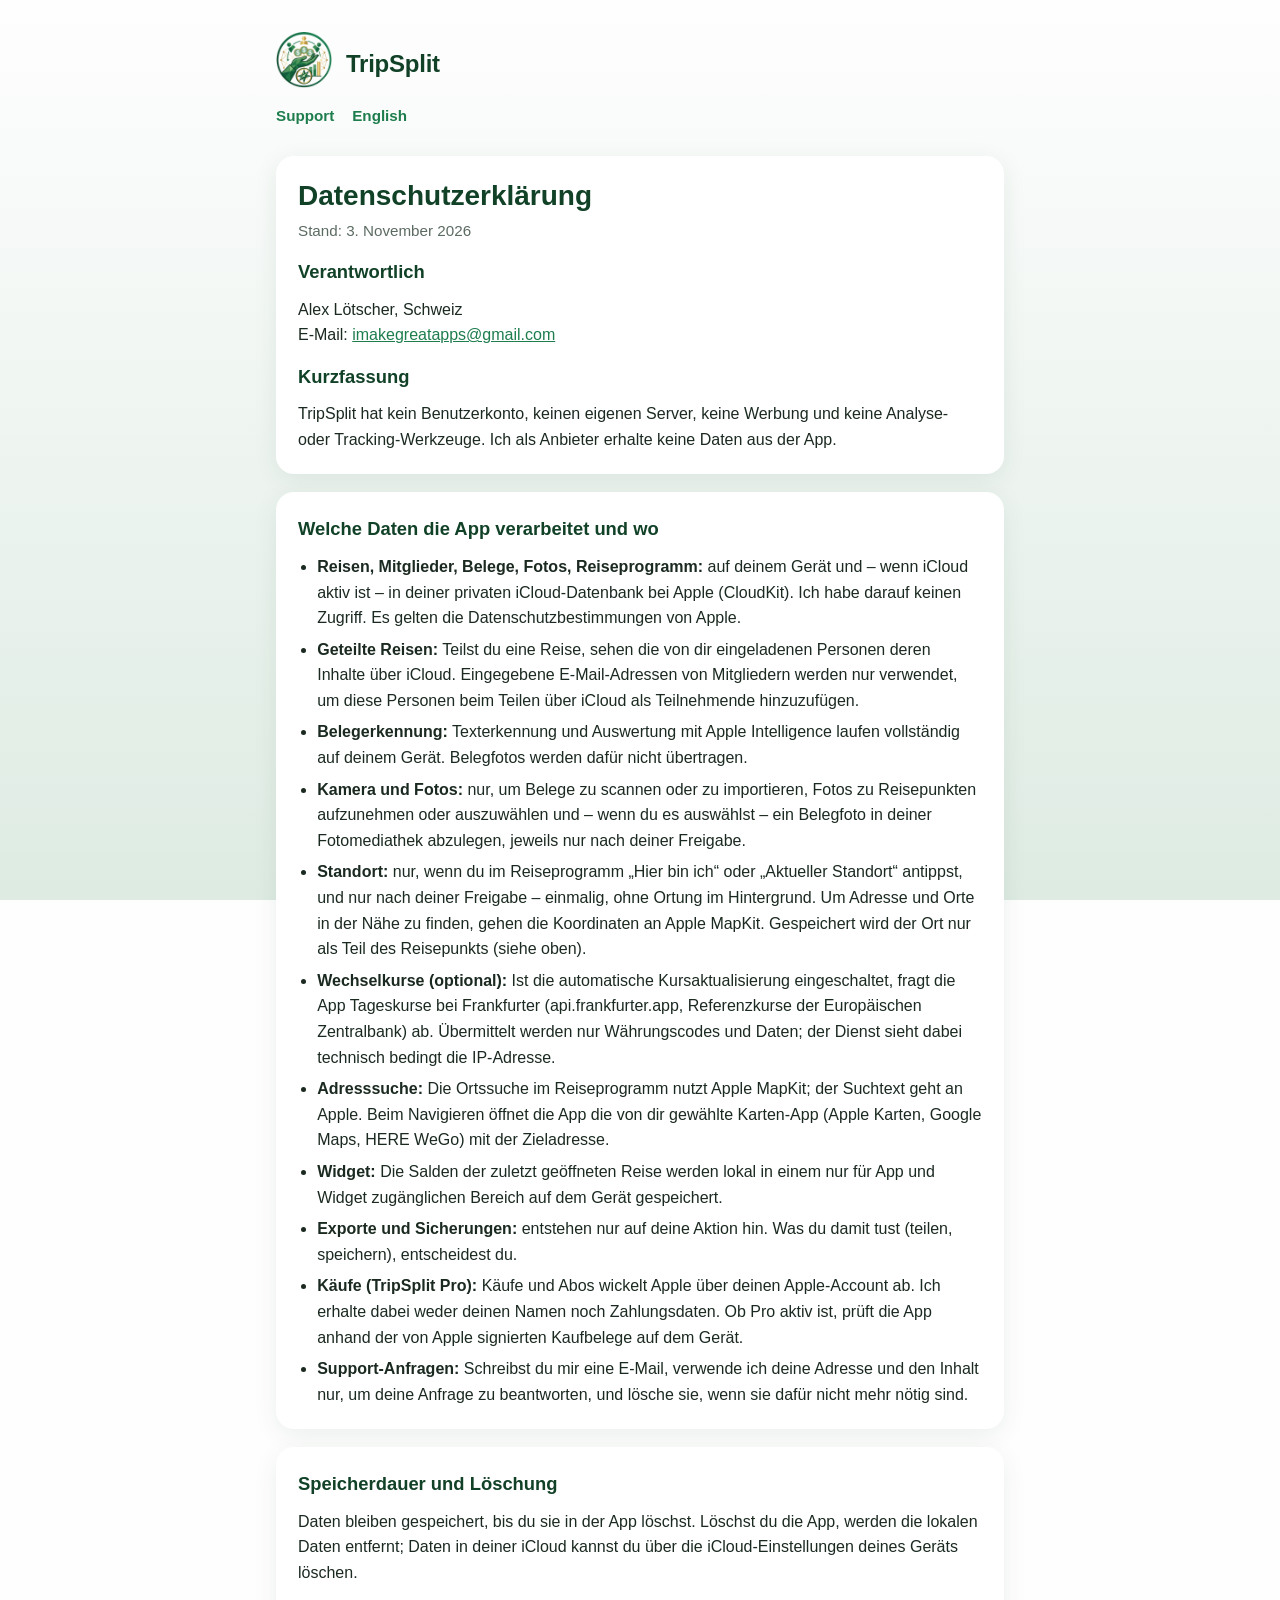
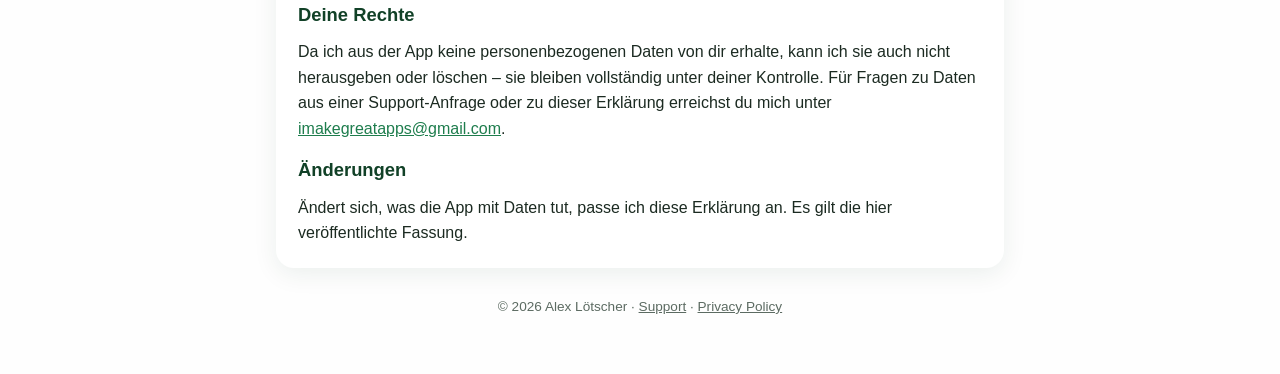
==== datenschutz.html @ 4b460758 "TripSplit: Support-Seite und Datenschutzerklärung (DE/EN)" ====
<!doctype html>
<html lang="de">
<head>
<meta charset="utf-8">
<meta name="viewport" content="width=device-width, initial-scale=1">
<title>TripSplit Datenschutz</title>
<meta name="description" content="Datenschutzerklärung der App TripSplit.">
<link rel="icon" href="logo.png">
<link rel="apple-touch-icon" href="logo.png">
<link rel="stylesheet" href="style.css">
</head>
<body>
<div class="wrap">
  <header>
    <a href="./"><img src="logo.png" alt=""></a>
    <a href="./" class="name">TripSplit</a>
  </header>
  <nav>
    <a href="./">Support</a>
    <a href="privacy.html">English</a>
  </nav>

  <div class="card">
    <h1>Datenschutzerklärung</h1>
    <p class="muted">Stand: 3. November 2026</p>

    <h2>Verantwortlich</h2>
    <p>Alex Lötscher, Schweiz<br>E-Mail: <a href="mailto:imakegreatapps@gmail.com">imakegreatapps@gmail.com</a></p>

    <h2>Kurzfassung</h2>
    <p>TripSplit hat kein Benutzerkonto, keinen eigenen Server, keine Werbung und keine Analyse- oder Tracking-Werkzeuge. Ich als Anbieter erhalte keine Daten aus der App.</p>
  </div>

  <div class="card">
    <h2>Welche Daten die App verarbeitet und wo</h2>
    <ul>
      <li><strong>Reisen, Mitglieder, Belege, Fotos, Reiseprogramm:</strong> auf deinem Gerät und – wenn iCloud aktiv ist – in deiner privaten iCloud-Datenbank bei Apple (CloudKit). Ich habe darauf keinen Zugriff. Es gelten die Datenschutzbestimmungen von Apple.</li>
      <li><strong>Geteilte Reisen:</strong> Teilst du eine Reise, sehen die von dir eingeladenen Personen deren Inhalte über iCloud. Eingegebene E-Mail-Adressen von Mitgliedern werden nur verwendet, um diese Personen beim Teilen über iCloud als Teilnehmende hinzuzufügen.</li>
      <li><strong>Belegerkennung:</strong> Texterkennung und Auswertung mit Apple Intelligence laufen vollständig auf deinem Gerät. Belegfotos werden dafür nicht übertragen.</li>
      <li><strong>Kamera und Fotos:</strong> nur, um Belege zu scannen oder zu importieren, Fotos zu Reisepunkten aufzunehmen oder auszuwählen und – wenn du es auswählst – ein Belegfoto in deiner Fotomediathek abzulegen, jeweils nur nach deiner Freigabe.</li>
      <li><strong>Standort:</strong> nur, wenn du im Reiseprogramm „Hier bin ich“ oder „Aktueller Standort“ antippst, und nur nach deiner Freigabe – einmalig, ohne Ortung im Hintergrund. Um Adresse und Orte in der Nähe zu finden, gehen die Koordinaten an Apple MapKit. Gespeichert wird der Ort nur als Teil des Reisepunkts (siehe oben).</li>
      <li><strong>Wechselkurse (optional):</strong> Ist die automatische Kursaktualisierung eingeschaltet, fragt die App Tageskurse bei Frankfurter (api.frankfurter.app, Referenzkurse der Europäischen Zentralbank) ab. Übermittelt werden nur Währungscodes und Daten; der Dienst sieht dabei technisch bedingt die IP-Adresse.</li>
      <li><strong>Adresssuche:</strong> Die Ortssuche im Reiseprogramm nutzt Apple MapKit; der Suchtext geht an Apple. Beim Navigieren öffnet die App die von dir gewählte Karten-App (Apple Karten, Google Maps, HERE WeGo) mit der Zieladresse.</li>
      <li><strong>Widget:</strong> Die Salden der zuletzt geöffneten Reise werden lokal in einem nur für App und Widget zugänglichen Bereich auf dem Gerät gespeichert.</li>
      <li><strong>Exporte und Sicherungen:</strong> entstehen nur auf deine Aktion hin. Was du damit tust (teilen, speichern), entscheidest du.</li>
      <li><strong>Käufe (TripSplit Pro):</strong> Käufe und Abos wickelt Apple über deinen Apple-Account ab. Ich erhalte dabei weder deinen Namen noch Zahlungsdaten. Ob Pro aktiv ist, prüft die App anhand der von Apple signierten Kaufbelege auf dem Gerät.</li>
      <li><strong>Support-Anfragen:</strong> Schreibst du mir eine E-Mail, verwende ich deine Adresse und den Inhalt nur, um deine Anfrage zu beantworten, und lösche sie, wenn sie dafür nicht mehr nötig sind.</li>
    </ul>
  </div>

  <div class="card">
    <h2>Speicherdauer und Löschung</h2>
    <p>Daten bleiben gespeichert, bis du sie in der App löschst. Löschst du die App, werden die lokalen Daten entfernt; Daten in deiner iCloud kannst du über die iCloud-Einstellungen deines Geräts löschen.</p>

    <h2>Deine Rechte</h2>
    <p>Da ich aus der App keine personenbezogenen Daten von dir erhalte, kann ich sie auch nicht herausgeben oder löschen – sie bleiben vollständig unter deiner Kontrolle. Für Fragen zu Daten aus einer Support-Anfrage oder zu dieser Erklärung erreichst du mich unter <a href="mailto:imakegreatapps@gmail.com">imakegreatapps@gmail.com</a>.</p>

    <h2>Änderungen</h2>
    <p>Ändert sich, was die App mit Daten tut, passe ich diese Erklärung an. Es gilt die hier veröffentlichte Fassung.</p>
  </div>

  <footer>
    © 2026 Alex Lötscher · <a href="./">Support</a> · <a href="privacy.html">Privacy Policy</a>
  </footer>
</div>
</body>
</html>
---- style.css ----
/* TripSplit – Support- und Datenschutzseiten (GitHub Pages). Farben wie in der App (AppTheme.swift). */
:root {
  --forest: #114127;
  --green: #1E7D4D;
  --sage: #7DB391;
  --gold: #B5893A;
  --card: #FFFFFF;
  --text: #1B2A21;
  --muted: #5C6B62;
  --line: #DCE8E0;
  color-scheme: light;
}

* { box-sizing: border-box; }

html { -webkit-text-size-adjust: 100%; }

body {
  margin: 0;
  min-height: 100vh;
  font: 16px/1.6 -apple-system, BlinkMacSystemFont, "SF Pro Text", "Helvetica Neue", Arial, sans-serif;
  color: var(--text);
  background: linear-gradient(180deg, #FEFEFE 0%, rgba(125, 179, 145, 0.25) 100%) fixed, #FEFEFE;
}

.wrap { max-width: 760px; margin: 0 auto; padding: 32px 16px 56px; }

header { display: flex; align-items: center; gap: 14px; margin-bottom: 8px; }
header img { width: 56px; height: 56px; border-radius: 13px; }
header a { color: inherit; text-decoration: none; }
header .name { font-size: 1.5rem; font-weight: 700; color: var(--forest); letter-spacing: -0.01em; }

nav { display: flex; flex-wrap: wrap; gap: 6px 18px; margin: 4px 0 28px; font-size: 0.95rem; }
nav a { color: var(--green); text-decoration: none; font-weight: 600; }
nav a:hover { text-decoration: underline; }

.card {
  background: var(--card);
  border-radius: 18px;
  padding: 22px 22px 8px;
  margin-bottom: 18px;
  box-shadow: 0 6px 24px rgba(17, 65, 39, 0.08);
}

h1 { font-size: 1.75rem; line-height: 1.25; color: var(--forest); margin: 0 0 6px; }
h2 { font-size: 1.15rem; color: var(--forest); margin: 0 0 10px; }
h3 { font-size: 1rem; color: var(--forest); margin: 18px 0 4px; }
p, ul { margin: 0 0 14px; }
ul { padding-left: 1.2em; }
li { margin-bottom: 6px; }
a { color: var(--green); overflow-wrap: anywhere; }
.muted { color: var(--muted); font-size: 0.95rem; }

.contact {
  display: inline-block;
  margin: 2px 0 16px;
  padding: 10px 18px;
  border-radius: 999px;
  background: linear-gradient(135deg, var(--green), var(--forest));
  color: #fff;
  font-weight: 600;
  text-decoration: none;
}

details { border-top: 1px solid var(--line); padding: 10px 0; }
details:first-of-type { border-top: 0; }
summary { cursor: pointer; font-weight: 600; color: var(--forest); }
details p { margin: 8px 0 4px; }

footer { margin-top: 28px; font-size: 0.85rem; color: var(--muted); text-align: center; }
footer a { color: var(--muted); }
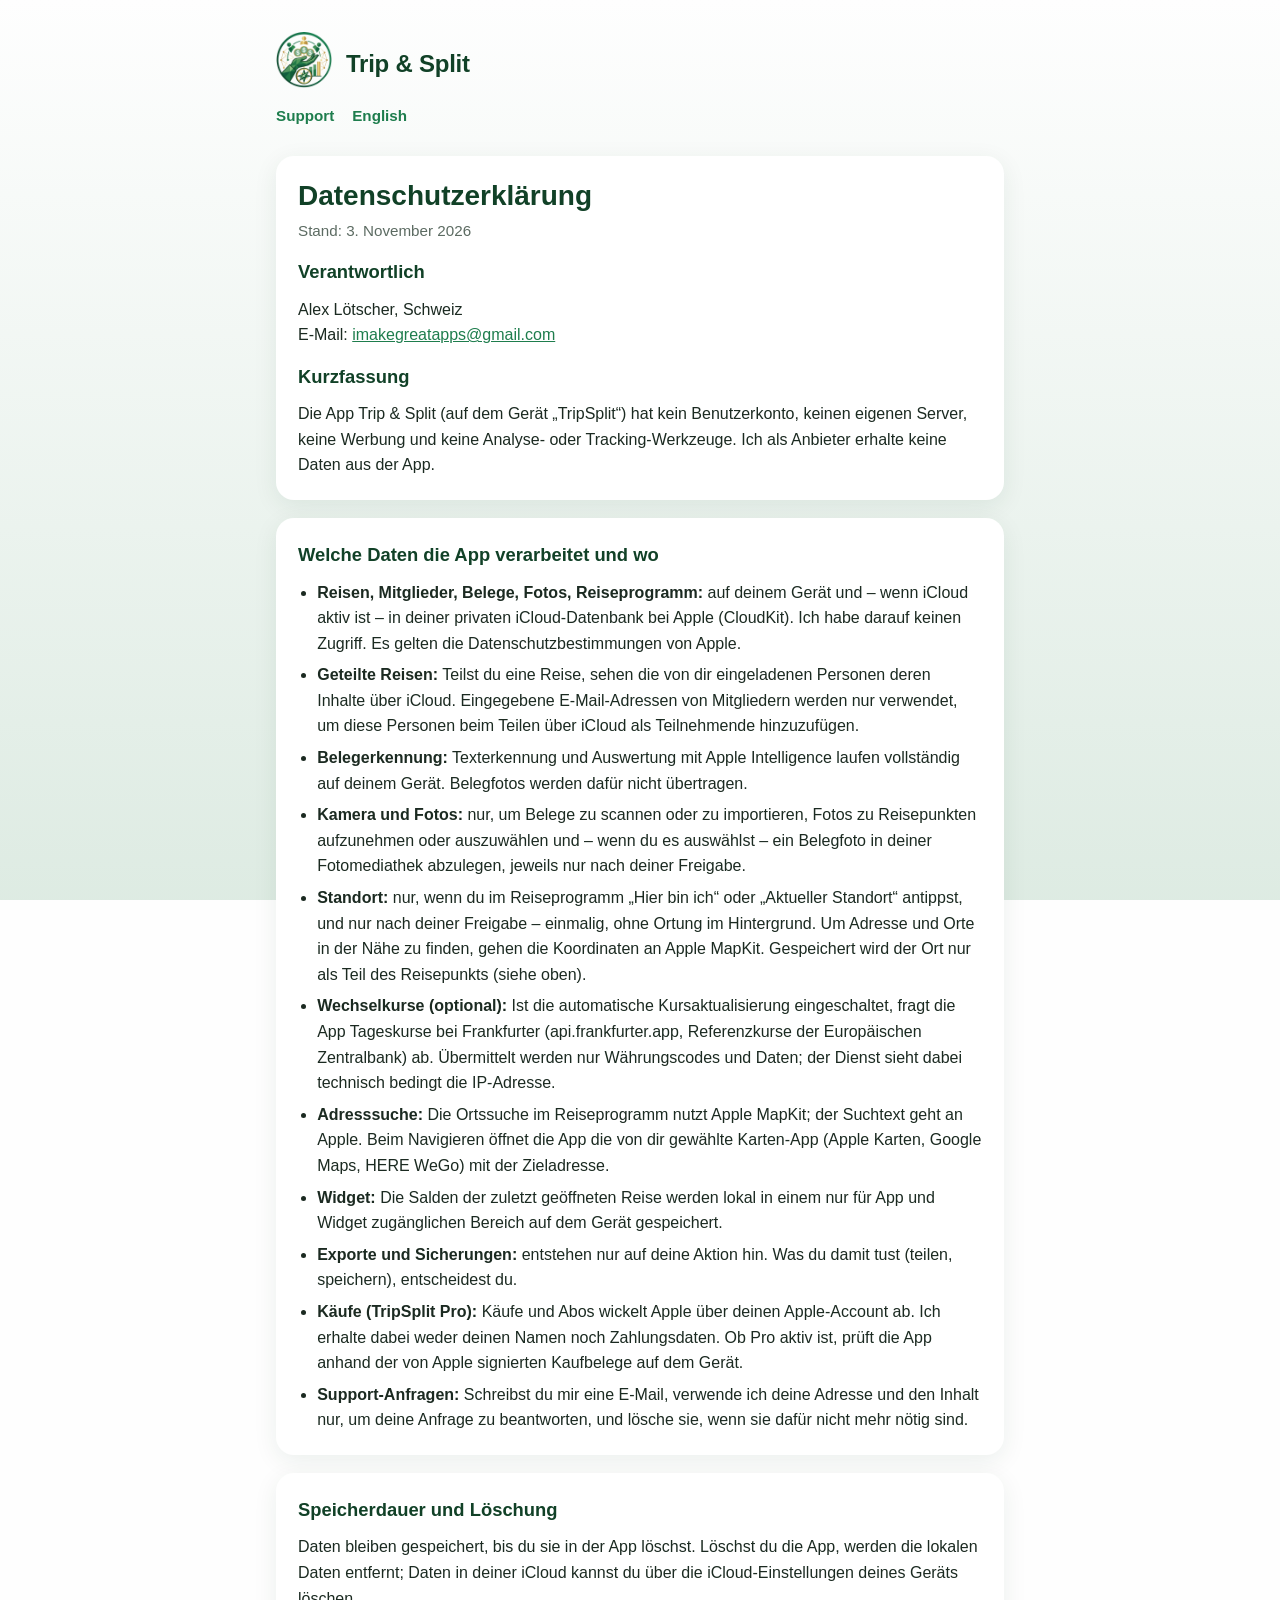
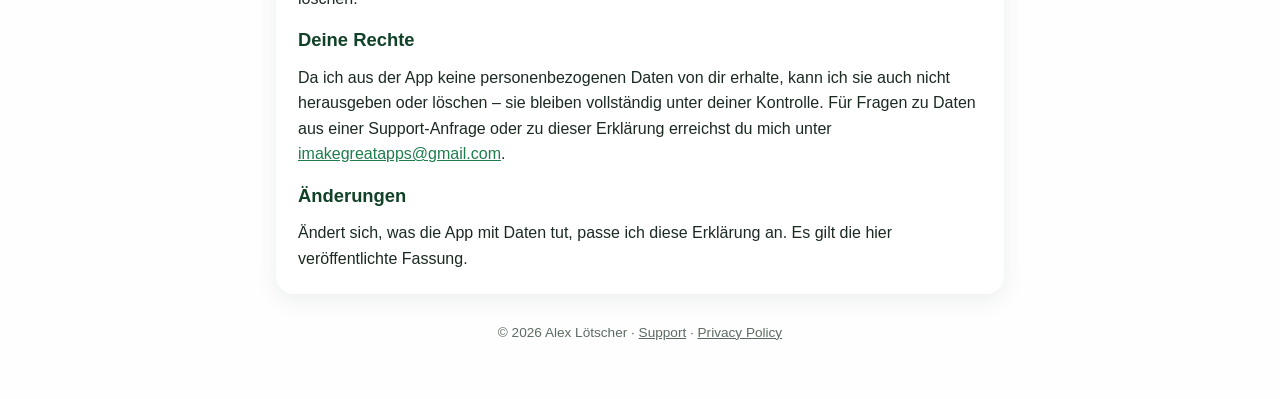
==== commit 1083fd20: "Name Trip & Split" ====
--- a/datenschutz.html
+++ b/datenschutz.html
@@ -3,8 +3,8 @@
 <head>
 <meta charset="utf-8">
 <meta name="viewport" content="width=device-width, initial-scale=1">
-<title>TripSplit Datenschutz</title>
-<meta name="description" content="Datenschutzerklärung der App TripSplit.">
+<title>Trip &amp; Split Datenschutz</title>
+<meta name="description" content="Datenschutzerklärung der App Trip &amp; Split (TripSplit).">
 <link rel="icon" href="logo.png">
 <link rel="apple-touch-icon" href="logo.png">
 <link rel="stylesheet" href="style.css">
@@ -13,7 +13,7 @@
 <div class="wrap">
   <header>
     <a href="./"><img src="logo.png" alt=""></a>
-    <a href="./" class="name">TripSplit</a>
+    <a href="./" class="name">Trip &amp; Split</a>
   </header>
   <nav>
     <a href="./">Support</a>
@@ -28,7 +28,7 @@
     <p>Alex Lötscher, Schweiz<br>E-Mail: <a href="mailto:imakegreatapps@gmail.com">imakegreatapps@gmail.com</a></p>
 
     <h2>Kurzfassung</h2>
-    <p>TripSplit hat kein Benutzerkonto, keinen eigenen Server, keine Werbung und keine Analyse- oder Tracking-Werkzeuge. Ich als Anbieter erhalte keine Daten aus der App.</p>
+    <p>Die App Trip &amp; Split (auf dem Gerät „TripSplit“) hat kein Benutzerkonto, keinen eigenen Server, keine Werbung und keine Analyse- oder Tracking-Werkzeuge. Ich als Anbieter erhalte keine Daten aus der App.</p>
   </div>
 
   <div class="card">
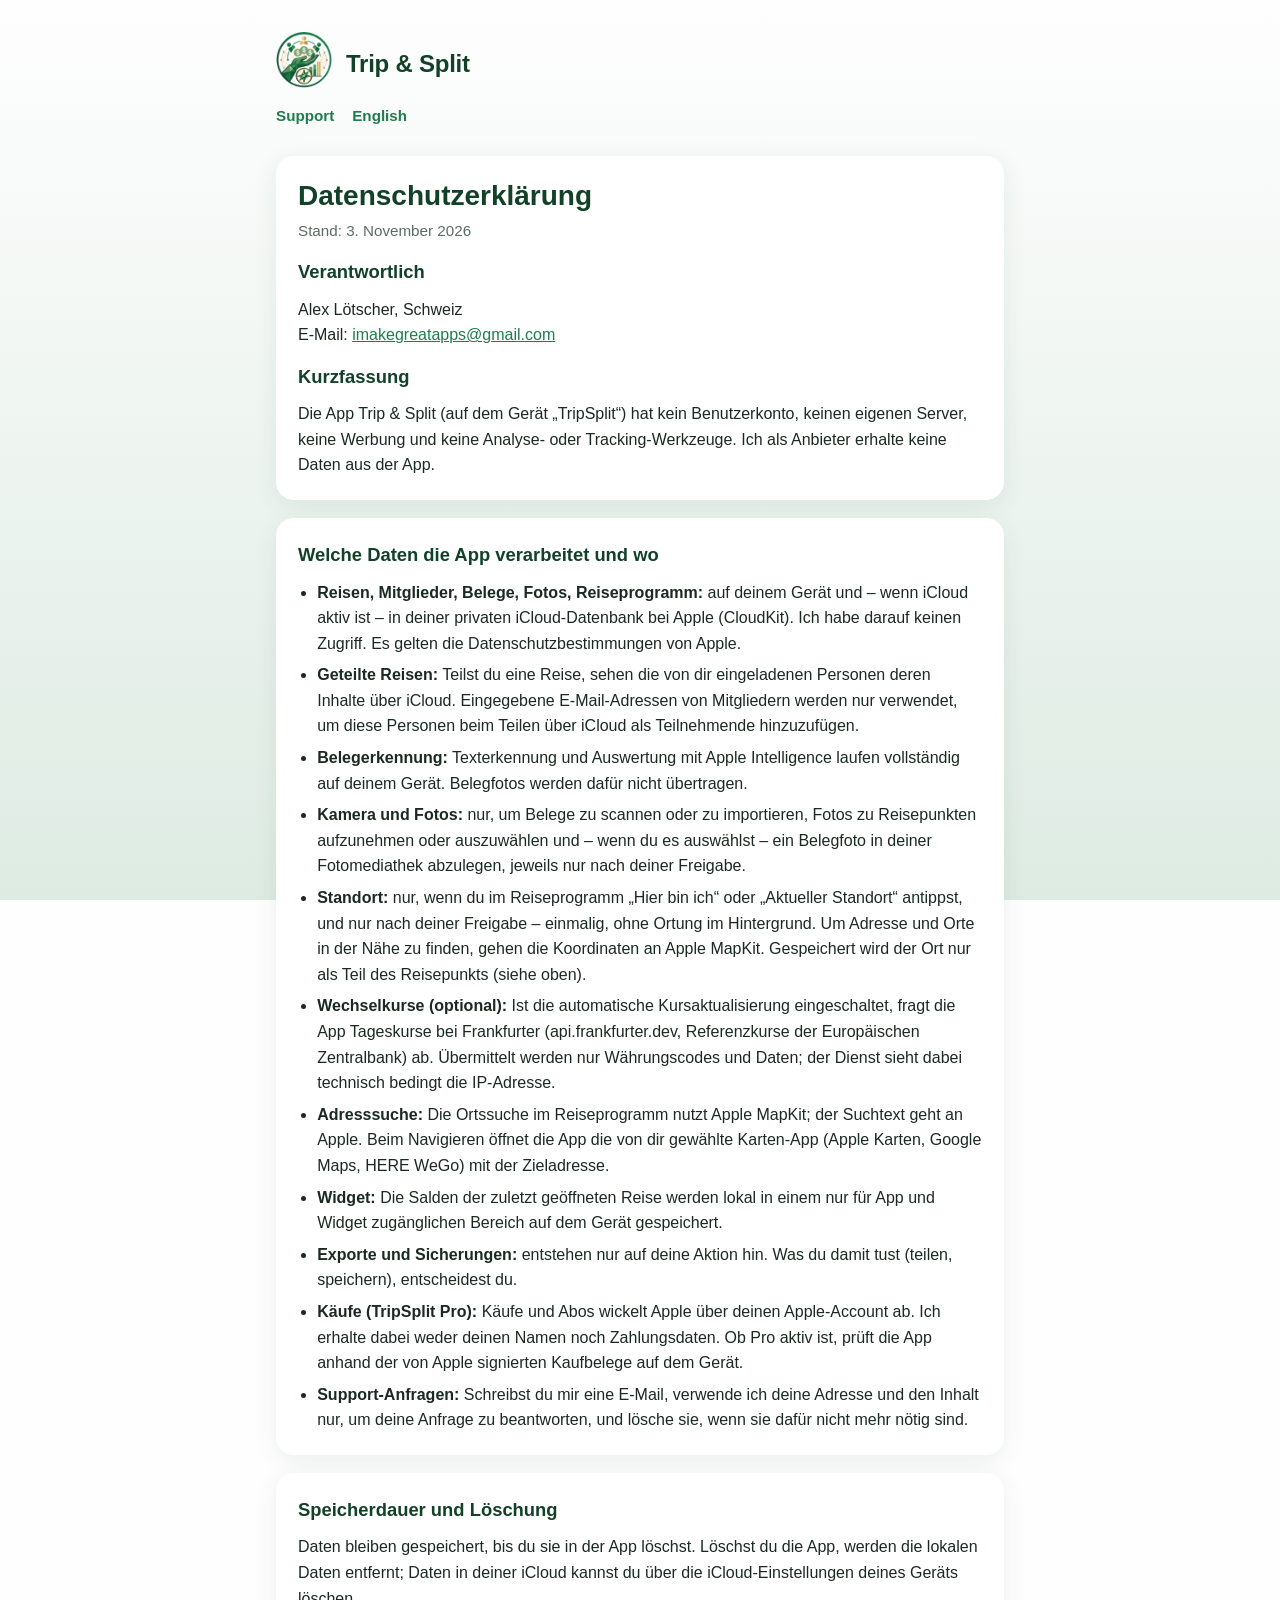
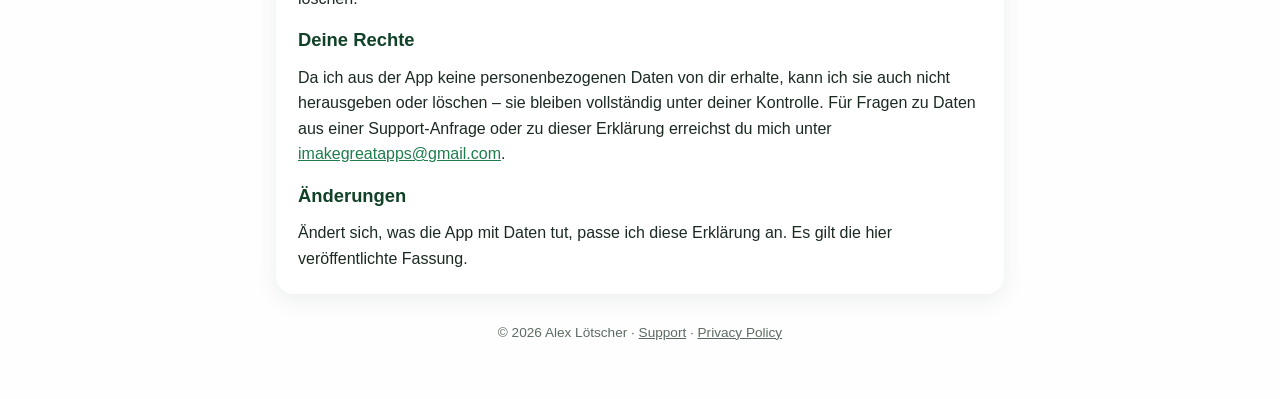
==== commit e83a0407: "Datenschutz: neue Adresse des Kursdienstes (api.frankfurter.dev)" ====
--- a/datenschutz.html
+++ b/datenschutz.html
@@ -39,7 +39,7 @@
       <li><strong>Belegerkennung:</strong> Texterkennung und Auswertung mit Apple Intelligence laufen vollständig auf deinem Gerät. Belegfotos werden dafür nicht übertragen.</li>
       <li><strong>Kamera und Fotos:</strong> nur, um Belege zu scannen oder zu importieren, Fotos zu Reisepunkten aufzunehmen oder auszuwählen und – wenn du es auswählst – ein Belegfoto in deiner Fotomediathek abzulegen, jeweils nur nach deiner Freigabe.</li>
       <li><strong>Standort:</strong> nur, wenn du im Reiseprogramm „Hier bin ich“ oder „Aktueller Standort“ antippst, und nur nach deiner Freigabe – einmalig, ohne Ortung im Hintergrund. Um Adresse und Orte in der Nähe zu finden, gehen die Koordinaten an Apple MapKit. Gespeichert wird der Ort nur als Teil des Reisepunkts (siehe oben).</li>
-      <li><strong>Wechselkurse (optional):</strong> Ist die automatische Kursaktualisierung eingeschaltet, fragt die App Tageskurse bei Frankfurter (api.frankfurter.app, Referenzkurse der Europäischen Zentralbank) ab. Übermittelt werden nur Währungscodes und Daten; der Dienst sieht dabei technisch bedingt die IP-Adresse.</li>
+      <li><strong>Wechselkurse (optional):</strong> Ist die automatische Kursaktualisierung eingeschaltet, fragt die App Tageskurse bei Frankfurter (api.frankfurter.dev, Referenzkurse der Europäischen Zentralbank) ab. Übermittelt werden nur Währungscodes und Daten; der Dienst sieht dabei technisch bedingt die IP-Adresse.</li>
       <li><strong>Adresssuche:</strong> Die Ortssuche im Reiseprogramm nutzt Apple MapKit; der Suchtext geht an Apple. Beim Navigieren öffnet die App die von dir gewählte Karten-App (Apple Karten, Google Maps, HERE WeGo) mit der Zieladresse.</li>
       <li><strong>Widget:</strong> Die Salden der zuletzt geöffneten Reise werden lokal in einem nur für App und Widget zugänglichen Bereich auf dem Gerät gespeichert.</li>
       <li><strong>Exporte und Sicherungen:</strong> entstehen nur auf deine Aktion hin. Was du damit tust (teilen, speichern), entscheidest du.</li>
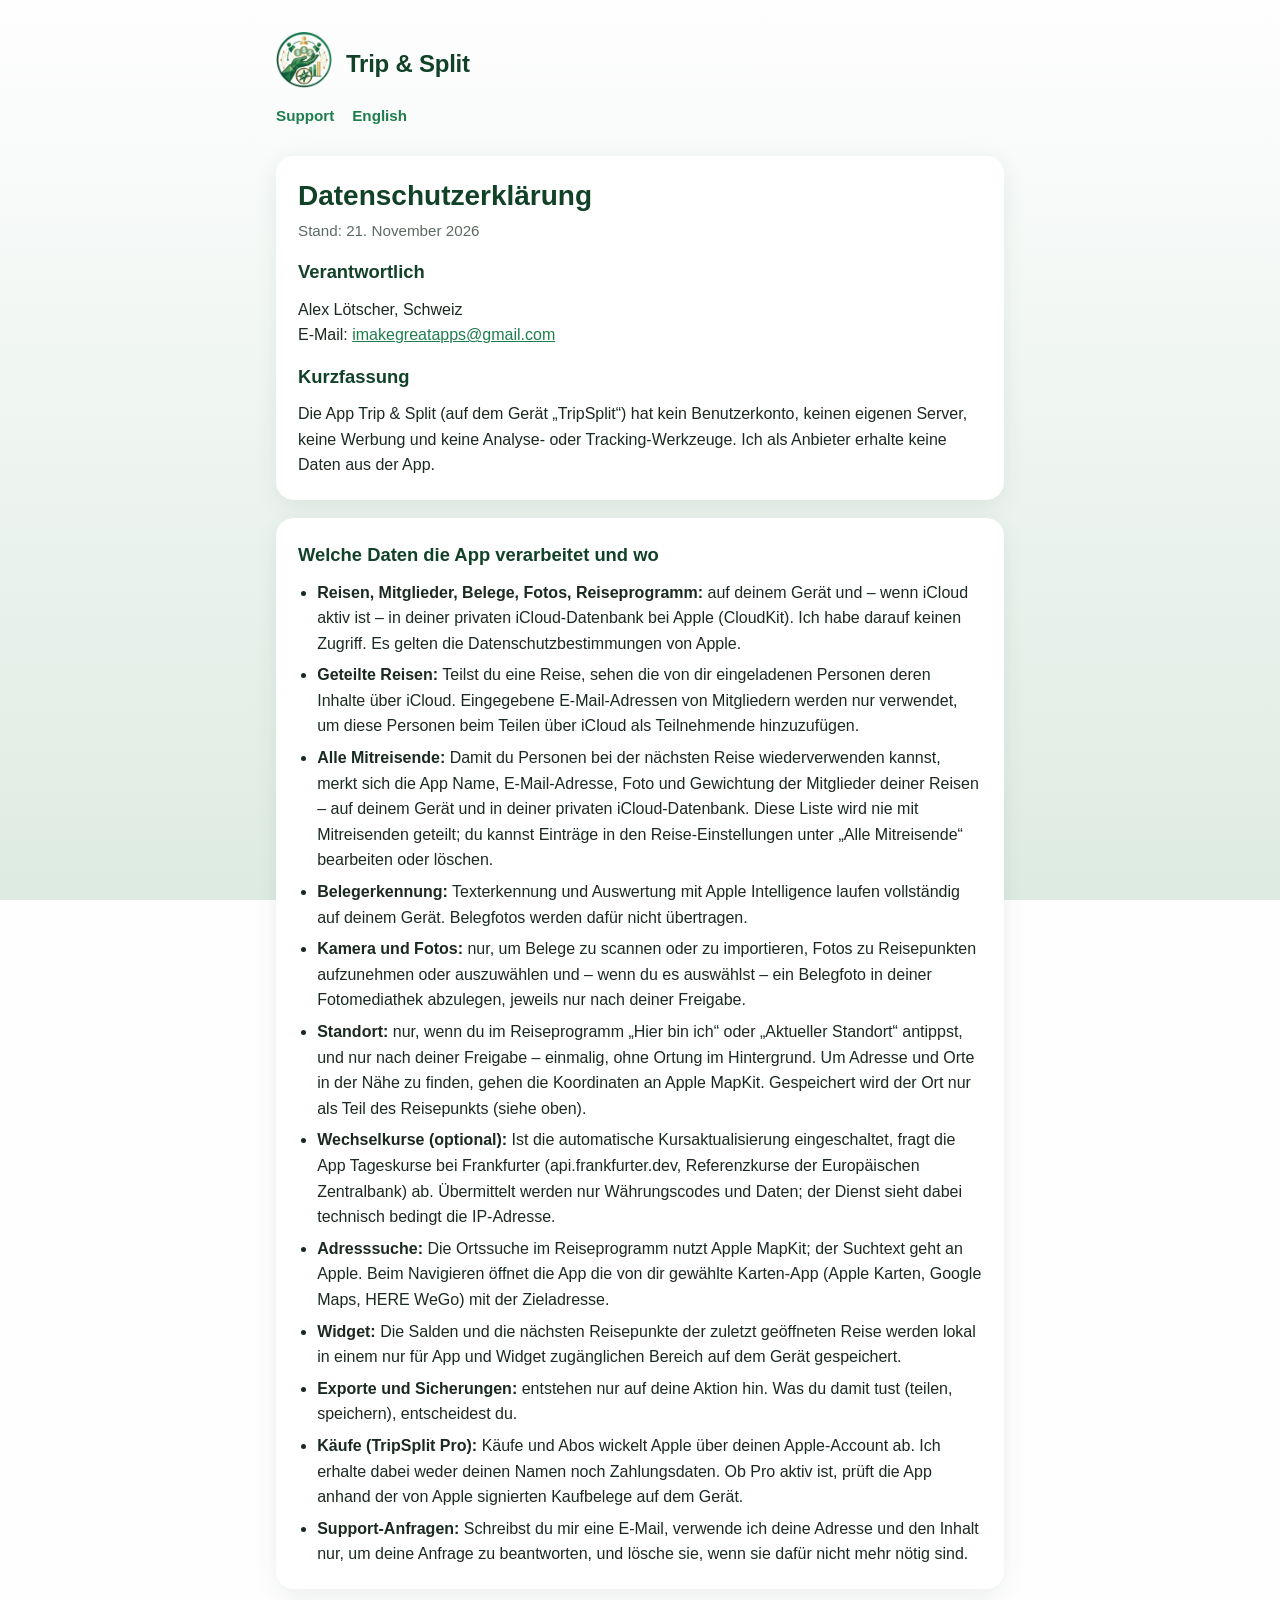
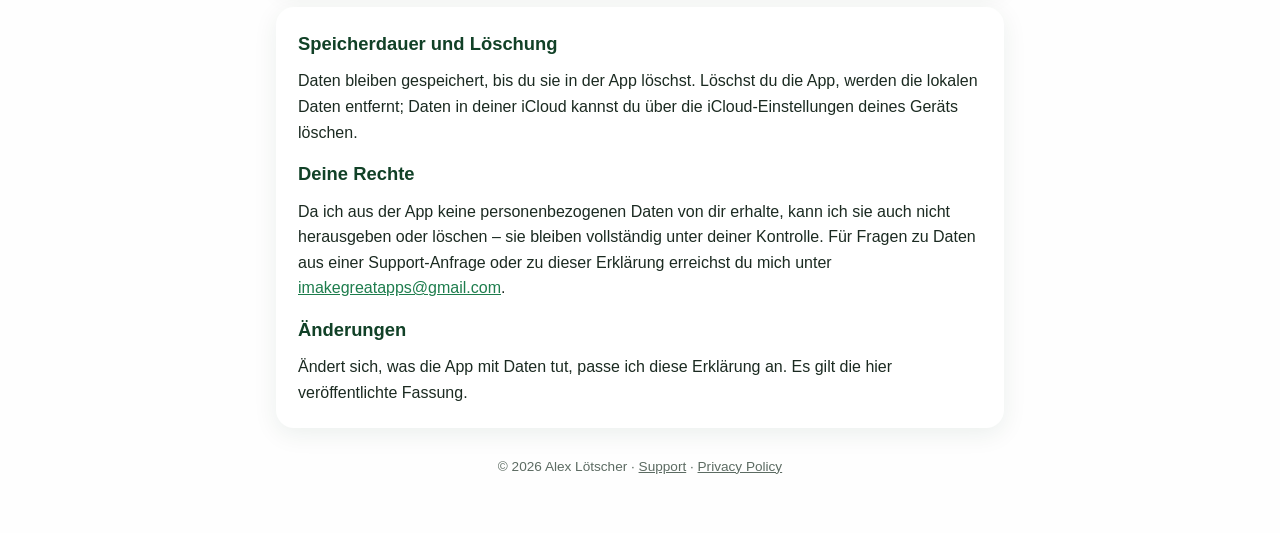
==== commit a778fdce: "Datenschutz: Alle Mitreisende, Widget-Reisepunkte" ====
--- a/datenschutz.html
+++ b/datenschutz.html
@@ -22,7 +22,7 @@
 
   <div class="card">
     <h1>Datenschutzerklärung</h1>
-    <p class="muted">Stand: 3. November 2026</p>
+    <p class="muted">Stand: 21. November 2026</p>
 
     <h2>Verantwortlich</h2>
     <p>Alex Lötscher, Schweiz<br>E-Mail: <a href="mailto:imakegreatapps@gmail.com">imakegreatapps@gmail.com</a></p>
@@ -36,12 +36,13 @@
     <ul>
       <li><strong>Reisen, Mitglieder, Belege, Fotos, Reiseprogramm:</strong> auf deinem Gerät und – wenn iCloud aktiv ist – in deiner privaten iCloud-Datenbank bei Apple (CloudKit). Ich habe darauf keinen Zugriff. Es gelten die Datenschutzbestimmungen von Apple.</li>
       <li><strong>Geteilte Reisen:</strong> Teilst du eine Reise, sehen die von dir eingeladenen Personen deren Inhalte über iCloud. Eingegebene E-Mail-Adressen von Mitgliedern werden nur verwendet, um diese Personen beim Teilen über iCloud als Teilnehmende hinzuzufügen.</li>
+      <li><strong>Alle Mitreisende:</strong> Damit du Personen bei der nächsten Reise wiederverwenden kannst, merkt sich die App Name, E-Mail-Adresse, Foto und Gewichtung der Mitglieder deiner Reisen – auf deinem Gerät und in deiner privaten iCloud-Datenbank. Diese Liste wird nie mit Mitreisenden geteilt; du kannst Einträge in den Reise-Einstellungen unter „Alle Mitreisende“ bearbeiten oder löschen.</li>
       <li><strong>Belegerkennung:</strong> Texterkennung und Auswertung mit Apple Intelligence laufen vollständig auf deinem Gerät. Belegfotos werden dafür nicht übertragen.</li>
       <li><strong>Kamera und Fotos:</strong> nur, um Belege zu scannen oder zu importieren, Fotos zu Reisepunkten aufzunehmen oder auszuwählen und – wenn du es auswählst – ein Belegfoto in deiner Fotomediathek abzulegen, jeweils nur nach deiner Freigabe.</li>
       <li><strong>Standort:</strong> nur, wenn du im Reiseprogramm „Hier bin ich“ oder „Aktueller Standort“ antippst, und nur nach deiner Freigabe – einmalig, ohne Ortung im Hintergrund. Um Adresse und Orte in der Nähe zu finden, gehen die Koordinaten an Apple MapKit. Gespeichert wird der Ort nur als Teil des Reisepunkts (siehe oben).</li>
       <li><strong>Wechselkurse (optional):</strong> Ist die automatische Kursaktualisierung eingeschaltet, fragt die App Tageskurse bei Frankfurter (api.frankfurter.dev, Referenzkurse der Europäischen Zentralbank) ab. Übermittelt werden nur Währungscodes und Daten; der Dienst sieht dabei technisch bedingt die IP-Adresse.</li>
       <li><strong>Adresssuche:</strong> Die Ortssuche im Reiseprogramm nutzt Apple MapKit; der Suchtext geht an Apple. Beim Navigieren öffnet die App die von dir gewählte Karten-App (Apple Karten, Google Maps, HERE WeGo) mit der Zieladresse.</li>
-      <li><strong>Widget:</strong> Die Salden der zuletzt geöffneten Reise werden lokal in einem nur für App und Widget zugänglichen Bereich auf dem Gerät gespeichert.</li>
+      <li><strong>Widget:</strong> Die Salden und die nächsten Reisepunkte der zuletzt geöffneten Reise werden lokal in einem nur für App und Widget zugänglichen Bereich auf dem Gerät gespeichert.</li>
       <li><strong>Exporte und Sicherungen:</strong> entstehen nur auf deine Aktion hin. Was du damit tust (teilen, speichern), entscheidest du.</li>
       <li><strong>Käufe (TripSplit Pro):</strong> Käufe und Abos wickelt Apple über deinen Apple-Account ab. Ich erhalte dabei weder deinen Namen noch Zahlungsdaten. Ob Pro aktiv ist, prüft die App anhand der von Apple signierten Kaufbelege auf dem Gerät.</li>
       <li><strong>Support-Anfragen:</strong> Schreibst du mir eine E-Mail, verwende ich deine Adresse und den Inhalt nur, um deine Anfrage zu beantworten, und lösche sie, wenn sie dafür nicht mehr nötig sind.</li>
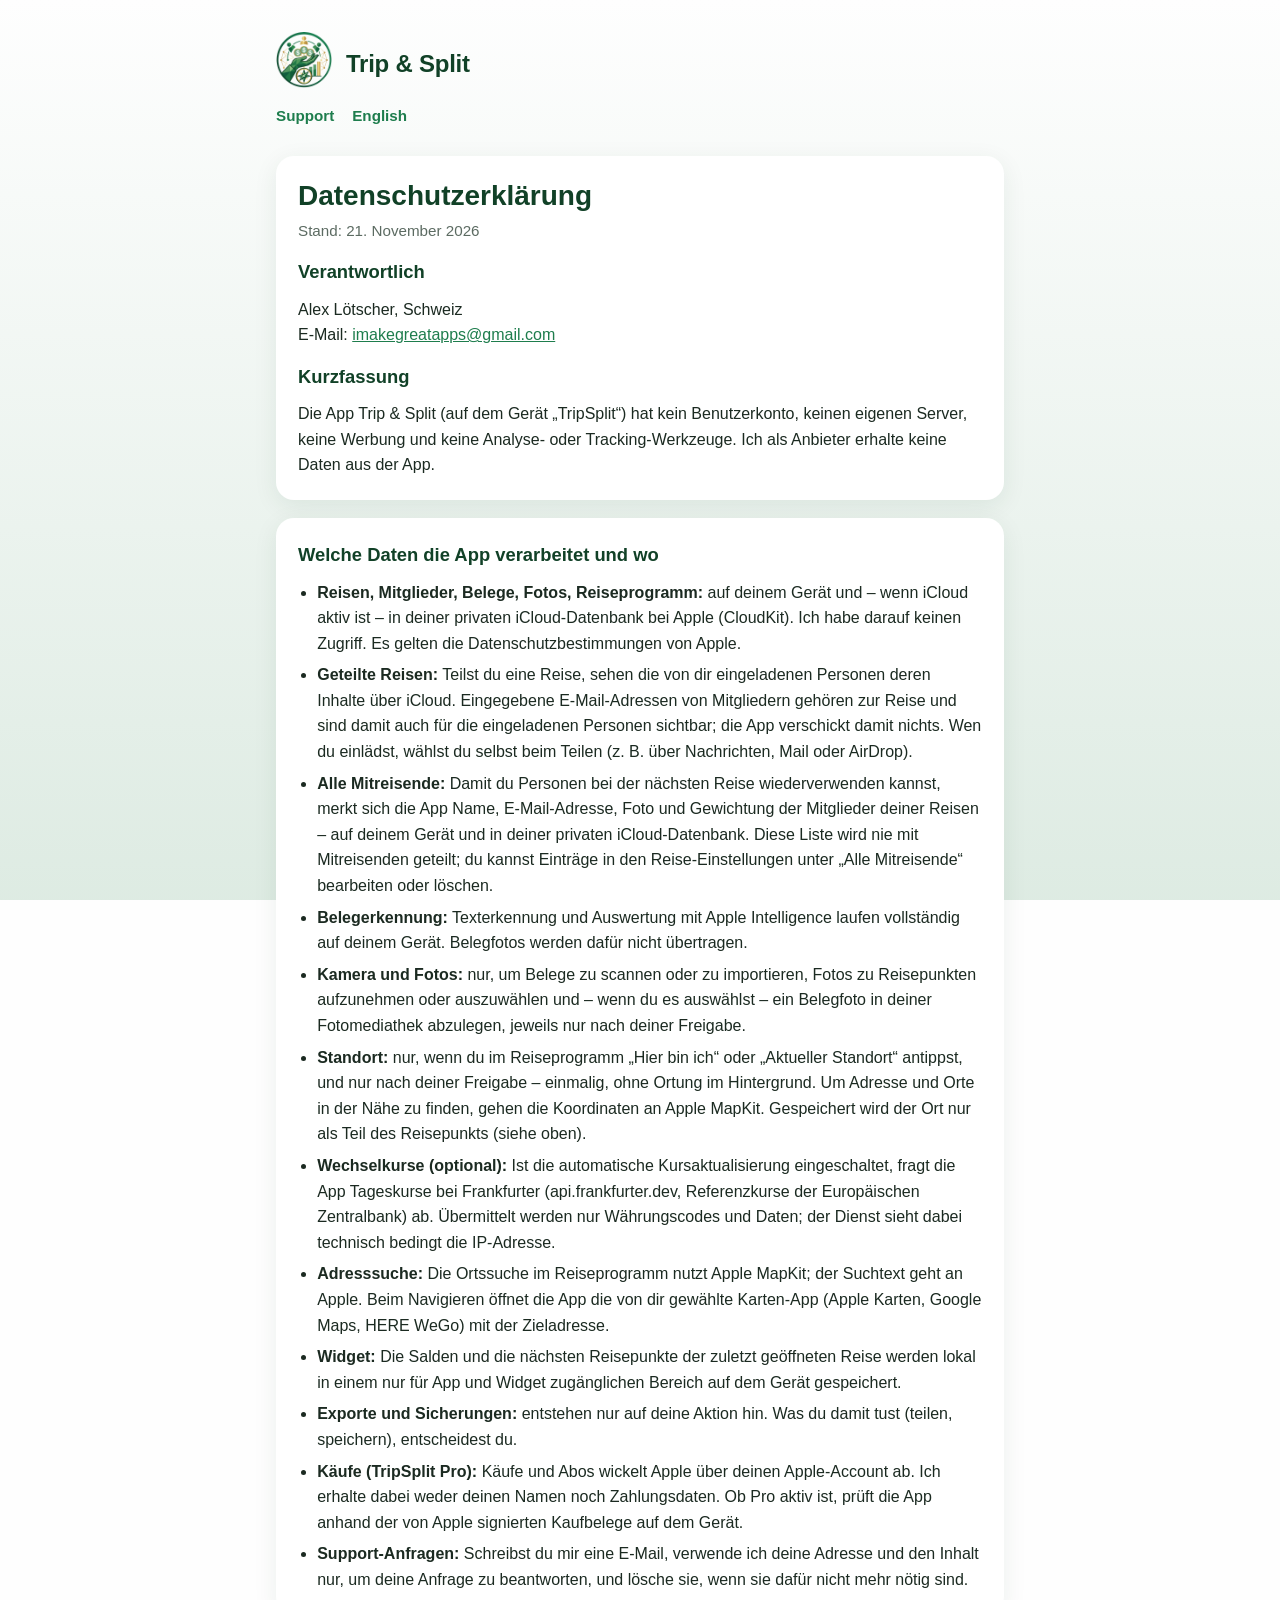
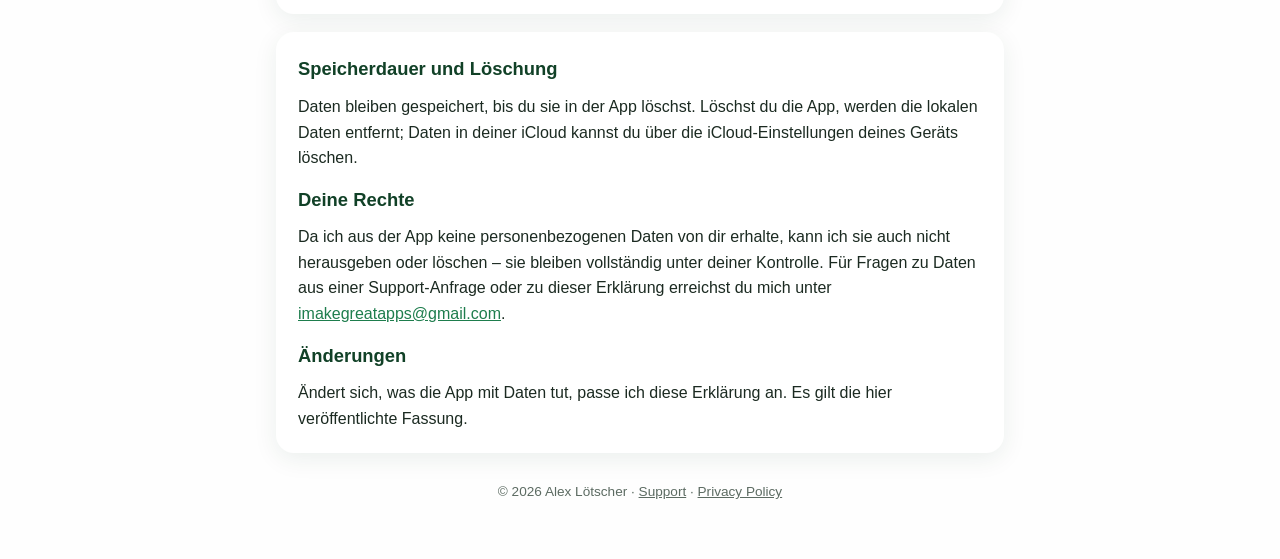
==== commit c9cffc4c: "Datenschutz: E-Mail-Adressen von Mitgliedern werden nicht mehr zum Einladen verwendet" ====
--- a/datenschutz.html
+++ b/datenschutz.html
@@ -35,7 +35,7 @@
     <h2>Welche Daten die App verarbeitet und wo</h2>
     <ul>
       <li><strong>Reisen, Mitglieder, Belege, Fotos, Reiseprogramm:</strong> auf deinem Gerät und – wenn iCloud aktiv ist – in deiner privaten iCloud-Datenbank bei Apple (CloudKit). Ich habe darauf keinen Zugriff. Es gelten die Datenschutzbestimmungen von Apple.</li>
-      <li><strong>Geteilte Reisen:</strong> Teilst du eine Reise, sehen die von dir eingeladenen Personen deren Inhalte über iCloud. Eingegebene E-Mail-Adressen von Mitgliedern werden nur verwendet, um diese Personen beim Teilen über iCloud als Teilnehmende hinzuzufügen.</li>
+      <li><strong>Geteilte Reisen:</strong> Teilst du eine Reise, sehen die von dir eingeladenen Personen deren Inhalte über iCloud. Eingegebene E-Mail-Adressen von Mitgliedern gehören zur Reise und sind damit auch für die eingeladenen Personen sichtbar; die App verschickt damit nichts. Wen du einlädst, wählst du selbst beim Teilen (z. B. über Nachrichten, Mail oder AirDrop).</li>
       <li><strong>Alle Mitreisende:</strong> Damit du Personen bei der nächsten Reise wiederverwenden kannst, merkt sich die App Name, E-Mail-Adresse, Foto und Gewichtung der Mitglieder deiner Reisen – auf deinem Gerät und in deiner privaten iCloud-Datenbank. Diese Liste wird nie mit Mitreisenden geteilt; du kannst Einträge in den Reise-Einstellungen unter „Alle Mitreisende“ bearbeiten oder löschen.</li>
       <li><strong>Belegerkennung:</strong> Texterkennung und Auswertung mit Apple Intelligence laufen vollständig auf deinem Gerät. Belegfotos werden dafür nicht übertragen.</li>
       <li><strong>Kamera und Fotos:</strong> nur, um Belege zu scannen oder zu importieren, Fotos zu Reisepunkten aufzunehmen oder auszuwählen und – wenn du es auswählst – ein Belegfoto in deiner Fotomediathek abzulegen, jeweils nur nach deiner Freigabe.</li>
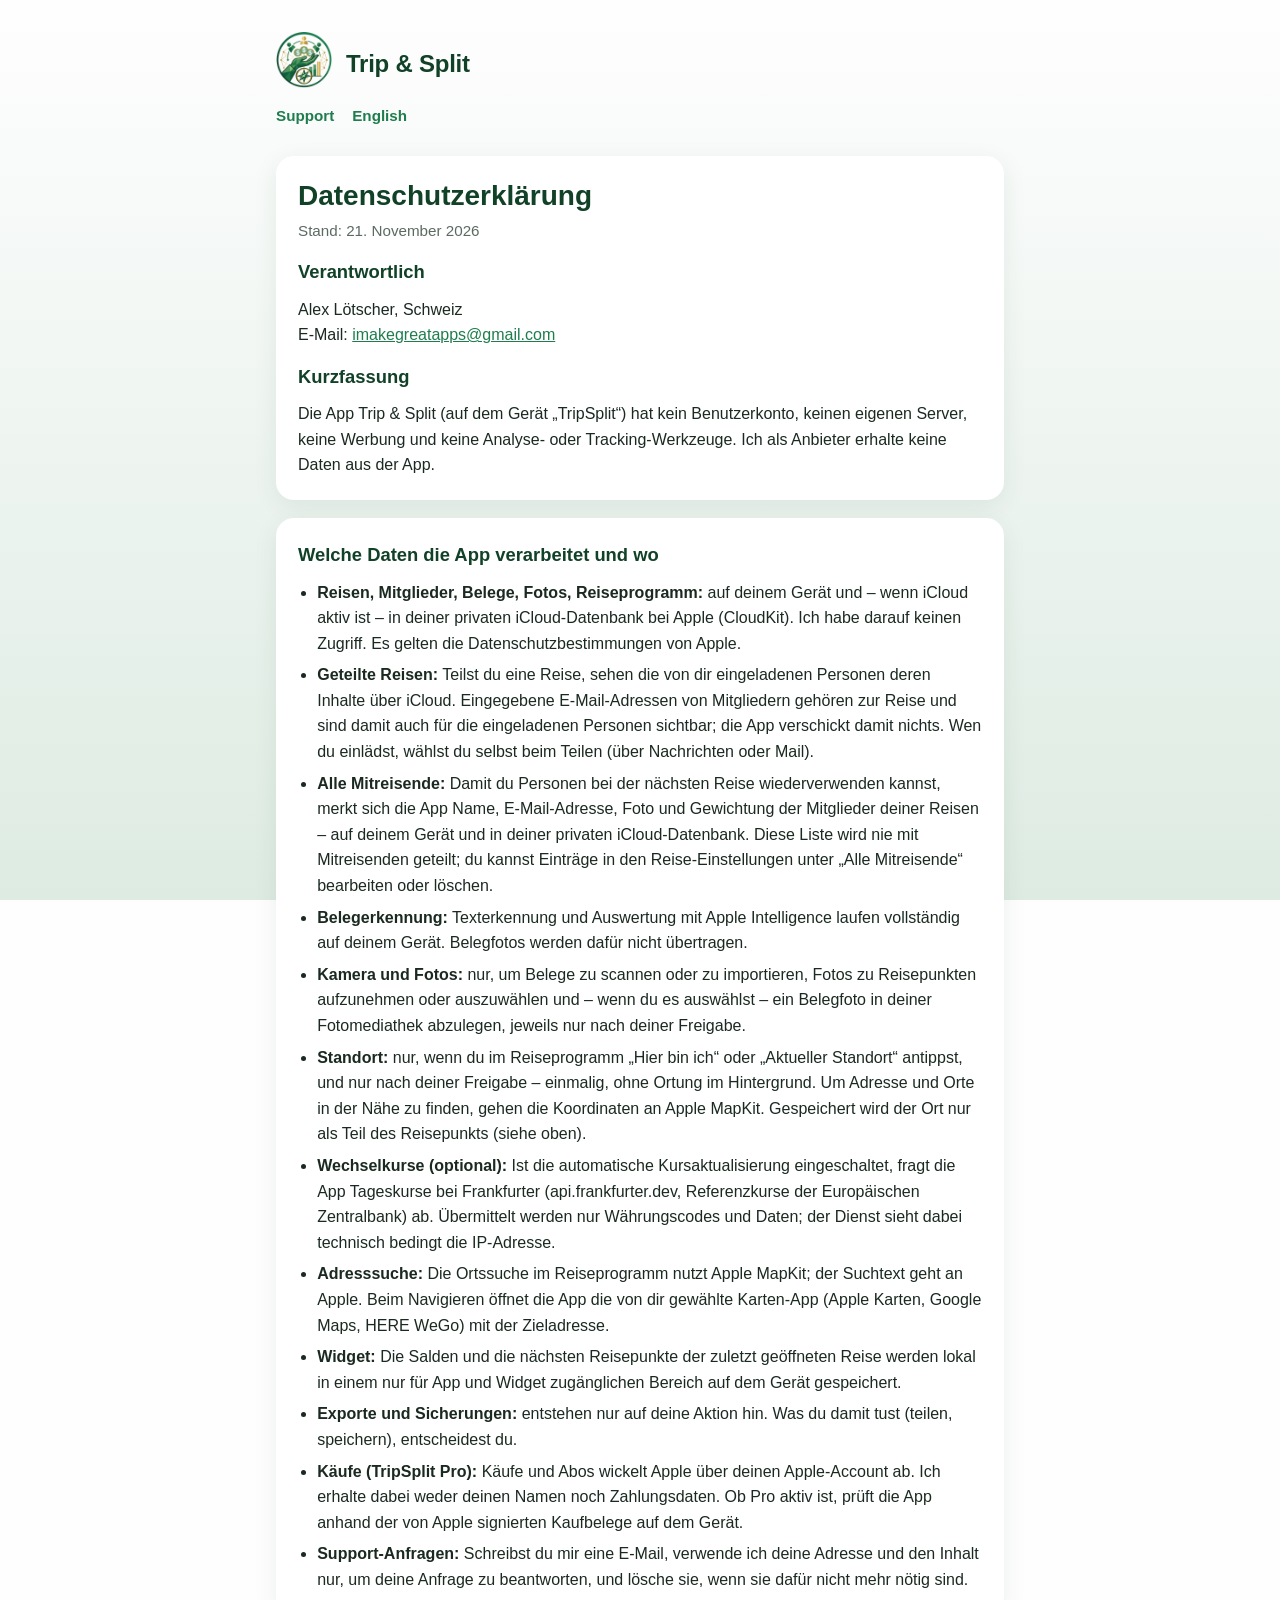
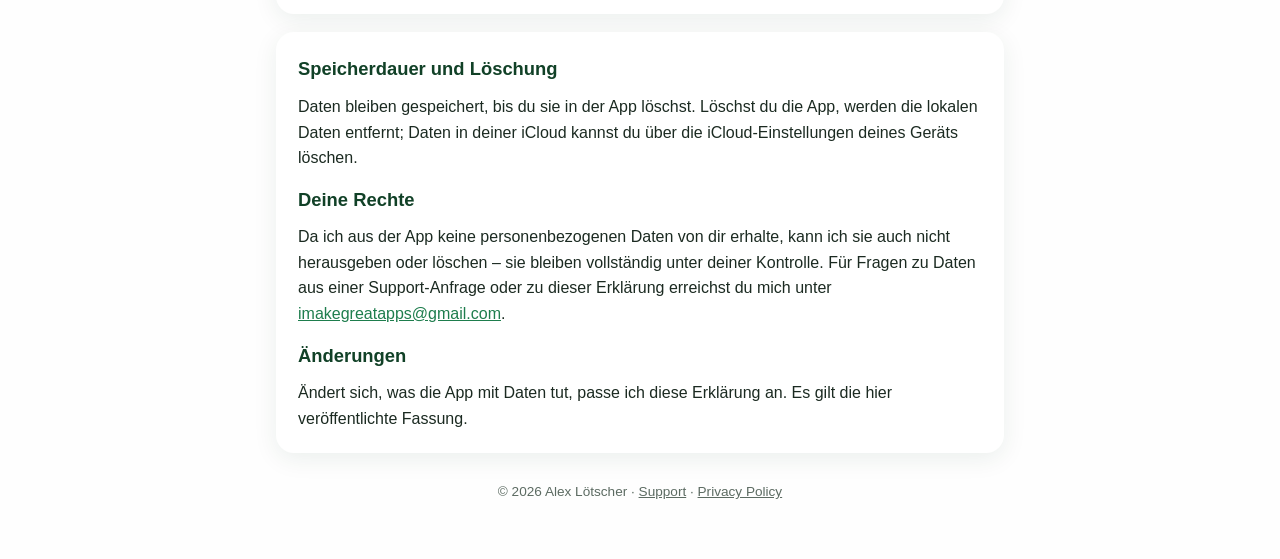
==== commit 7071f211: "Datenschutz: Einladen über Nachrichten oder Mail" ====
--- a/datenschutz.html
+++ b/datenschutz.html
@@ -35,7 +35,7 @@
     <h2>Welche Daten die App verarbeitet und wo</h2>
     <ul>
       <li><strong>Reisen, Mitglieder, Belege, Fotos, Reiseprogramm:</strong> auf deinem Gerät und – wenn iCloud aktiv ist – in deiner privaten iCloud-Datenbank bei Apple (CloudKit). Ich habe darauf keinen Zugriff. Es gelten die Datenschutzbestimmungen von Apple.</li>
-      <li><strong>Geteilte Reisen:</strong> Teilst du eine Reise, sehen die von dir eingeladenen Personen deren Inhalte über iCloud. Eingegebene E-Mail-Adressen von Mitgliedern gehören zur Reise und sind damit auch für die eingeladenen Personen sichtbar; die App verschickt damit nichts. Wen du einlädst, wählst du selbst beim Teilen (z. B. über Nachrichten, Mail oder AirDrop).</li>
+      <li><strong>Geteilte Reisen:</strong> Teilst du eine Reise, sehen die von dir eingeladenen Personen deren Inhalte über iCloud. Eingegebene E-Mail-Adressen von Mitgliedern gehören zur Reise und sind damit auch für die eingeladenen Personen sichtbar; die App verschickt damit nichts. Wen du einlädst, wählst du selbst beim Teilen (über Nachrichten oder Mail).</li>
       <li><strong>Alle Mitreisende:</strong> Damit du Personen bei der nächsten Reise wiederverwenden kannst, merkt sich die App Name, E-Mail-Adresse, Foto und Gewichtung der Mitglieder deiner Reisen – auf deinem Gerät und in deiner privaten iCloud-Datenbank. Diese Liste wird nie mit Mitreisenden geteilt; du kannst Einträge in den Reise-Einstellungen unter „Alle Mitreisende“ bearbeiten oder löschen.</li>
       <li><strong>Belegerkennung:</strong> Texterkennung und Auswertung mit Apple Intelligence laufen vollständig auf deinem Gerät. Belegfotos werden dafür nicht übertragen.</li>
       <li><strong>Kamera und Fotos:</strong> nur, um Belege zu scannen oder zu importieren, Fotos zu Reisepunkten aufzunehmen oder auszuwählen und – wenn du es auswählst – ein Belegfoto in deiner Fotomediathek abzulegen, jeweils nur nach deiner Freigabe.</li>
